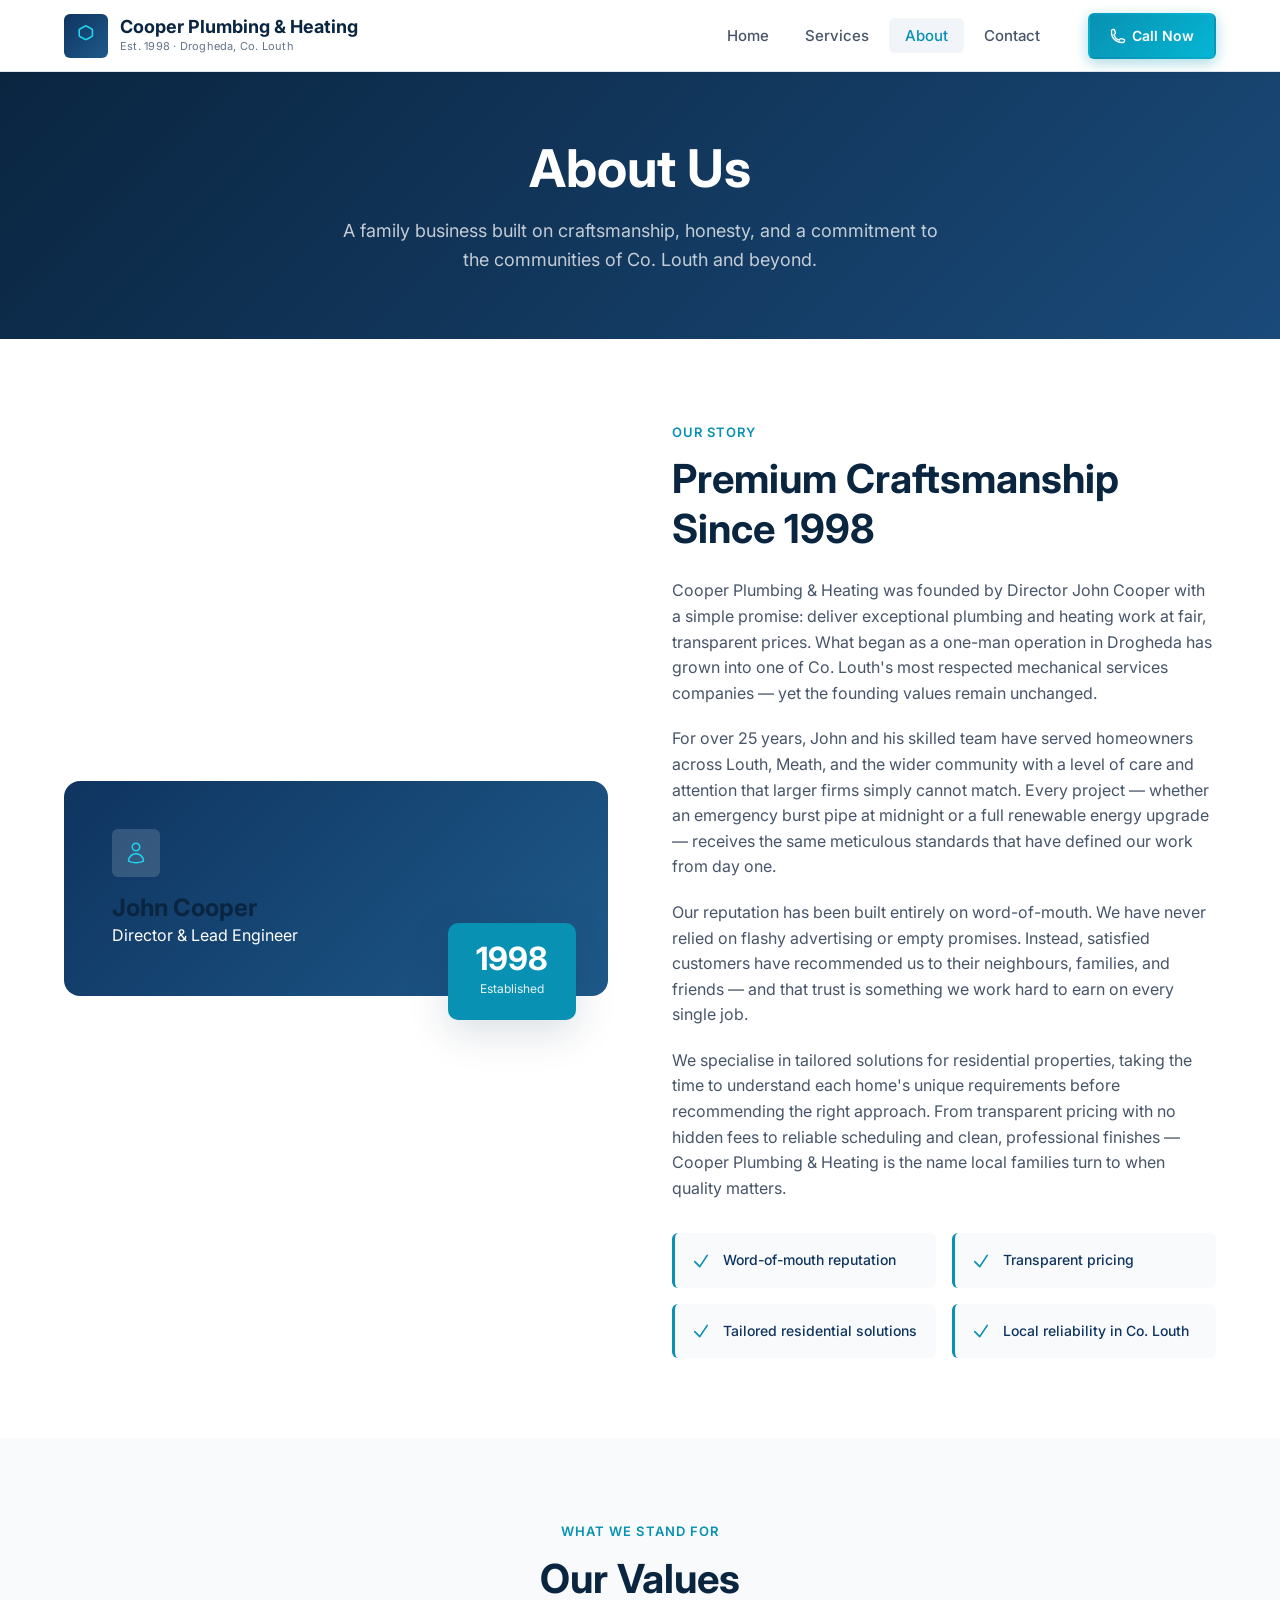
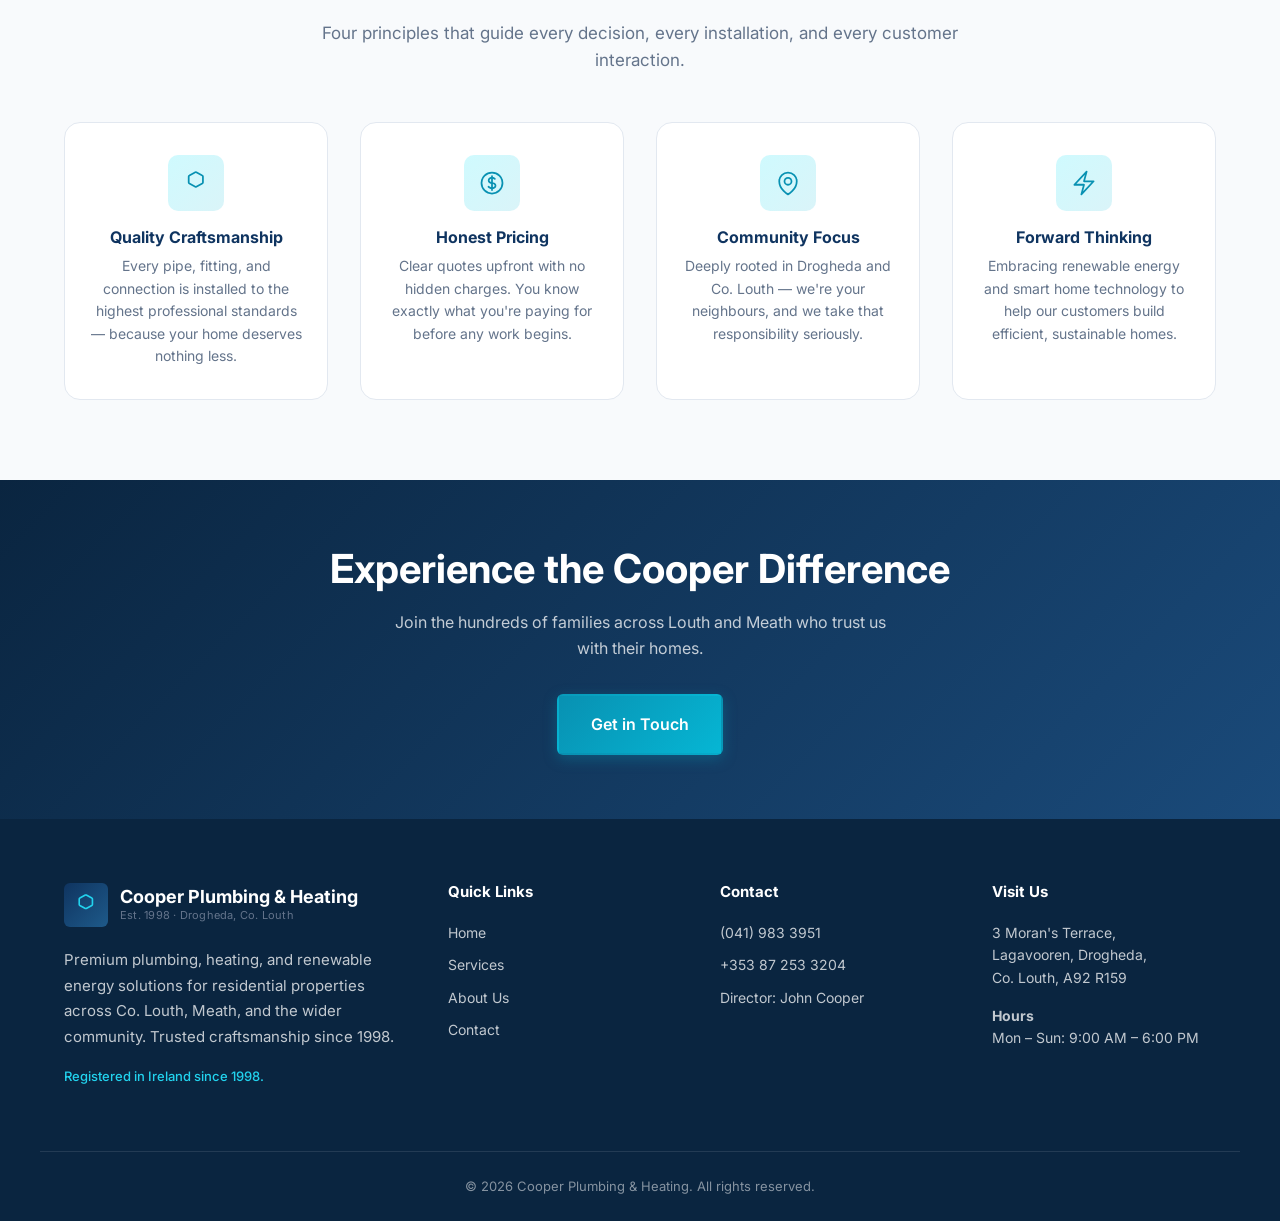
==== about.html @ a8e31352 "Initial commit: Cooper Plumbing & Heating business website" ====
<!DOCTYPE html>
<html lang="en">
<head>
  <meta charset="UTF-8">
  <meta name="viewport" content="width=device-width, initial-scale=1.0">
  <meta name="description" content="Learn about Cooper Plumbing & Heating — over 25 years of trusted craftsmanship in Drogheda, Co. Louth, led by Director John Cooper.">
  <title>About Us | Cooper Plumbing & Heating</title>
  <link rel="preconnect" href="https://fonts.googleapis.com">
  <link rel="preconnect" href="https://fonts.gstatic.com" crossorigin>
  <link href="https://fonts.googleapis.com/css2?family=Inter:wght@400;500;600;700&display=swap" rel="stylesheet">
  <link rel="stylesheet" href="css/styles.css">
</head>
<body>

  <header class="site-header">
    <div class="container header-inner">
      <a href="index.html" class="logo">
        <div class="logo-icon">
          <svg xmlns="http://www.w3.org/2000/svg" fill="none" viewBox="0 0 24 24" stroke-width="1.5" stroke="currentColor">
            <path stroke-linecap="round" stroke-linejoin="round" d="M11.42 15.17l-5.1-2.73a1 1 0 01-.58-.92V6.5a1 1 0 01.58-.92l5.1-2.73a1 1 0 01.84 0l5.1 2.73a1 1 0 01.58.92v5.02a1 1 0 01-.58.92l-5.1 2.73a1 1 0 01-.84 0z"/>
          </svg>
        </div>
        <div class="logo-text">
          <span class="logo-name">Cooper Plumbing & Heating</span>
          <span class="logo-tagline">Est. 1998 · Drogheda, Co. Louth</span>
        </div>
      </a>

      <nav class="main-nav">
        <ul class="nav-links">
          <li><a href="index.html">Home</a></li>
          <li><a href="services.html">Services</a></li>
          <li><a href="about.html" class="active">About</a></li>
          <li><a href="contact.html">Contact</a></li>
        </ul>
        <div class="header-cta">
          <a href="tel:+353872533204" class="btn btn-primary btn-sm">
            <svg xmlns="http://www.w3.org/2000/svg" fill="none" viewBox="0 0 24 24" stroke-width="2" stroke="currentColor">
              <path stroke-linecap="round" stroke-linejoin="round" d="M2.25 6.75c0 8.284 6.716 15 15 15h2.25a2.25 2.25 0 002.25-2.25v-1.372c0-.516-.351-.966-.852-1.091l-4.423-1.106c-.44-.11-.902.055-1.173.417l-.97 1.293c-.282.376-.769.542-1.21.38a12.035 12.035 0 01-7.143-7.143c-.162-.441.004-.928.38-1.21l1.293-.97c.363-.271.527-.734.417-1.173L6.963 3.102a1.125 1.125 0 00-1.091-.852H4.5A2.25 2.25 0 002.25 4.5v2.25z"/>
            </svg>
            Call Now
          </a>
        </div>
      </nav>

      <button class="mobile-toggle" aria-label="Toggle navigation" aria-expanded="false">
        <svg xmlns="http://www.w3.org/2000/svg" fill="none" viewBox="0 0 24 24" stroke-width="2" stroke="currentColor">
          <path stroke-linecap="round" stroke-linejoin="round" d="M3.75 6.75h16.5M3.75 12h16.5m-16.5 5.25h16.5"/>
        </svg>
      </button>
    </div>
  </header>

  <main>
    <section class="page-hero">
      <div class="container">
        <h1>About Us</h1>
        <p>A family business built on craftsmanship, honesty, and a commitment to the communities of Co. Louth and beyond.</p>
      </div>
    </section>

    <section class="about-intro">
      <div class="container about-grid">
        <div class="about-image">
          <div class="service-card-icon">
            <svg xmlns="http://www.w3.org/2000/svg" fill="none" viewBox="0 0 24 24" stroke-width="1.5" stroke="currentColor">
              <path stroke-linecap="round" stroke-linejoin="round" d="M15.75 6a3.75 3.75 0 11-7.5 0 3.75 3.75 0 017.5 0zM4.501 20.118a7.5 7.5 0 0114.998 0A17.933 17.933 0 0112 21.75c-2.676 0-5.216-.584-7.499-1.632z"/>
            </svg>
          </div>
          <h3>John Cooper</h3>
          <p>Director &amp; Lead Engineer</p>
          <div class="about-image-badge">
            <strong>1998</strong>
            <span>Established</span>
          </div>
        </div>

        <div class="about-content">
          <span class="section-label">Our Story</span>
          <h2>Premium Craftsmanship Since 1998</h2>
          <p>Cooper Plumbing & Heating was founded by Director John Cooper with a simple promise: deliver exceptional plumbing and heating work at fair, transparent prices. What began as a one-man operation in Drogheda has grown into one of Co. Louth's most respected mechanical services companies — yet the founding values remain unchanged.</p>
          <p>For over 25 years, John and his skilled team have served homeowners across Louth, Meath, and the wider community with a level of care and attention that larger firms simply cannot match. Every project — whether an emergency burst pipe at midnight or a full renewable energy upgrade — receives the same meticulous standards that have defined our work from day one.</p>
          <p>Our reputation has been built entirely on word-of-mouth. We have never relied on flashy advertising or empty promises. Instead, satisfied customers have recommended us to their neighbours, families, and friends — and that trust is something we work hard to earn on every single job.</p>
          <p>We specialise in tailored solutions for residential properties, taking the time to understand each home's unique requirements before recommending the right approach. From transparent pricing with no hidden fees to reliable scheduling and clean, professional finishes — Cooper Plumbing & Heating is the name local families turn to when quality matters.</p>

          <div class="about-highlights">
            <div class="about-highlight">
              <svg xmlns="http://www.w3.org/2000/svg" fill="none" viewBox="0 0 24 24" stroke-width="2" stroke="currentColor"><path stroke-linecap="round" stroke-linejoin="round" d="M4.5 12.75l6 6 9-13.5"/></svg>
              <span>Word-of-mouth reputation</span>
            </div>
            <div class="about-highlight">
              <svg xmlns="http://www.w3.org/2000/svg" fill="none" viewBox="0 0 24 24" stroke-width="2" stroke="currentColor"><path stroke-linecap="round" stroke-linejoin="round" d="M4.5 12.75l6 6 9-13.5"/></svg>
              <span>Transparent pricing</span>
            </div>
            <div class="about-highlight">
              <svg xmlns="http://www.w3.org/2000/svg" fill="none" viewBox="0 0 24 24" stroke-width="2" stroke="currentColor"><path stroke-linecap="round" stroke-linejoin="round" d="M4.5 12.75l6 6 9-13.5"/></svg>
              <span>Tailored residential solutions</span>
            </div>
            <div class="about-highlight">
              <svg xmlns="http://www.w3.org/2000/svg" fill="none" viewBox="0 0 24 24" stroke-width="2" stroke="currentColor"><path stroke-linecap="round" stroke-linejoin="round" d="M4.5 12.75l6 6 9-13.5"/></svg>
              <span>Local reliability in Co. Louth</span>
            </div>
          </div>
        </div>
      </div>
    </section>

    <section class="values-section">
      <div class="container">
        <div class="section-header">
          <span class="section-label">What We Stand For</span>
          <h2>Our Values</h2>
          <p>Four principles that guide every decision, every installation, and every customer interaction.</p>
        </div>
        <div class="values-grid">
          <div class="value-item">
            <div class="prop-icon">
              <svg xmlns="http://www.w3.org/2000/svg" fill="none" viewBox="0 0 24 24" stroke-width="1.5" stroke="currentColor">
                <path stroke-linecap="round" stroke-linejoin="round" d="M11.42 15.17l-5.1-2.73a1 1 0 01-.58-.92V6.5a1 1 0 01.58-.92l5.1-2.73a1 1 0 01.84 0l5.1 2.73a1 1 0 01.58.92v5.02a1 1 0 01-.58.92l-5.1 2.73a1 1 0 01-.84 0z"/>
              </svg>
            </div>
            <h4>Quality Craftsmanship</h4>
            <p>Every pipe, fitting, and connection is installed to the highest professional standards — because your home deserves nothing less.</p>
          </div>
          <div class="value-item">
            <div class="prop-icon">
              <svg xmlns="http://www.w3.org/2000/svg" fill="none" viewBox="0 0 24 24" stroke-width="1.5" stroke="currentColor">
                <path stroke-linecap="round" stroke-linejoin="round" d="M12 6v12m-3-2.818l.879.659c1.171.879 3.07.879 4.242 0 1.172-.879 1.172-2.303 0-3.182C13.536 12.219 12.768 12 12 12c-.725 0-1.45-.22-2.003-.659-1.106-.879-1.106-2.303 0-3.182s2.9-.879 4.006 0l.415.33M21 12a9 9 0 11-18 0 9 9 0 0118 0z"/>
              </svg>
            </div>
            <h4>Honest Pricing</h4>
            <p>Clear quotes upfront with no hidden charges. You know exactly what you're paying for before any work begins.</p>
          </div>
          <div class="value-item">
            <div class="prop-icon">
              <svg xmlns="http://www.w3.org/2000/svg" fill="none" viewBox="0 0 24 24" stroke-width="1.5" stroke="currentColor">
                <path stroke-linecap="round" stroke-linejoin="round" d="M15 10.5a3 3 0 11-6 0 3 3 0 016 0z"/>
                <path stroke-linecap="round" stroke-linejoin="round" d="M19.5 10.5c0 7.142-7.5 11.25-7.5 11.25S4.5 17.642 4.5 10.5a7.5 7.5 0 1115 0z"/>
              </svg>
            </div>
            <h4>Community Focus</h4>
            <p>Deeply rooted in Drogheda and Co. Louth — we're your neighbours, and we take that responsibility seriously.</p>
          </div>
          <div class="value-item">
            <div class="prop-icon">
              <svg xmlns="http://www.w3.org/2000/svg" fill="none" viewBox="0 0 24 24" stroke-width="1.5" stroke="currentColor">
                <path stroke-linecap="round" stroke-linejoin="round" d="M3.75 13.5l10.5-11.25L12 10.5h8.25L9.75 21.75 12 13.5H3.75z"/>
              </svg>
            </div>
            <h4>Forward Thinking</h4>
            <p>Embracing renewable energy and smart home technology to help our customers build efficient, sustainable homes.</p>
          </div>
        </div>
      </div>
    </section>

    <section class="cta-banner">
      <div class="container">
        <h2>Experience the Cooper Difference</h2>
        <p>Join the hundreds of families across Louth and Meath who trust us with their homes.</p>
        <a href="contact.html" class="btn btn-primary">Get in Touch</a>
      </div>
    </section>
  </main>

  <footer class="site-footer">
    <div class="container footer-grid">
      <div class="footer-brand">
        <a href="index.html" class="logo">
          <div class="logo-icon">
            <svg xmlns="http://www.w3.org/2000/svg" fill="none" viewBox="0 0 24 24" stroke-width="1.5" stroke="currentColor">
              <path stroke-linecap="round" stroke-linejoin="round" d="M11.42 15.17l-5.1-2.73a1 1 0 01-.58-.92V6.5a1 1 0 01.58-.92l5.1-2.73a1 1 0 01.84 0l5.1 2.73a1 1 0 01.58.92v5.02a1 1 0 01-.58.92l-5.1 2.73a1 1 0 01-.84 0z"/>
            </svg>
          </div>
          <div class="logo-text">
            <span class="logo-name">Cooper Plumbing & Heating</span>
            <span class="logo-tagline">Est. 1998 · Drogheda, Co. Louth</span>
          </div>
        </a>
        <p>Premium plumbing, heating, and renewable energy solutions for residential properties across Co. Louth, Meath, and the wider community. Trusted craftsmanship since 1998.</p>
        <p class="registered">Registered in Ireland since 1998.</p>
      </div>

      <div class="footer-col">
        <h4>Quick Links</h4>
        <ul>
          <li><a href="index.html">Home</a></li>
          <li><a href="services.html">Services</a></li>
          <li><a href="about.html">About Us</a></li>
          <li><a href="contact.html">Contact</a></li>
        </ul>
      </div>

      <div class="footer-col">
        <h4>Contact</h4>
        <ul>
          <li><a href="tel:0419833951">(041) 983 3951</a></li>
          <li><a href="tel:+353872533204">+353 87 253 3204</a></li>
          <li>Director: John Cooper</li>
        </ul>
      </div>

      <div class="footer-col">
        <h4>Visit Us</h4>
        <p>3 Moran's Terrace,<br>Lagavooren, Drogheda,<br>Co. Louth, A92 R159</p>
        <p style="margin-top: 1rem;"><strong>Hours</strong><br>Mon – Sun: 9:00 AM – 6:00 PM</p>
      </div>
    </div>
    <div class="footer-bottom">
      <div class="container">
        <p>&copy; 2026 Cooper Plumbing & Heating. All rights reserved.</p>
      </div>
    </div>
  </footer>

  <script src="js/main.js"></script>
</body>
</html>
---- css/styles.css ----
/* Cooper Plumbing & Heating — Design System */
:root {
  --navy-900: #0a2540;
  --navy-800: #0f3460;
  --navy-700: #1a4a7a;
  --navy-600: #1e5a8a;
  --teal-500: #0891b2;
  --teal-400: #06b6d4;
  --teal-300: #22d3ee;
  --teal-100: #cffafe;
  --white: #ffffff;
  --gray-50: #f8fafc;
  --gray-100: #f1f5f9;
  --gray-200: #e2e8f0;
  --gray-300: #cbd5e1;
  --gray-500: #64748b;
  --gray-600: #475569;
  --gray-700: #334155;
  --gray-800: #1e293b;
  --shadow-sm: 0 1px 3px rgba(10, 37, 64, 0.08);
  --shadow-md: 0 4px 20px rgba(10, 37, 64, 0.1);
  --shadow-lg: 0 12px 40px rgba(10, 37, 64, 0.15);
  --radius-sm: 6px;
  --radius-md: 10px;
  --radius-lg: 16px;
  --transition: 0.25s ease;
  --header-height: 72px;
}

*,
*::before,
*::after {
  box-sizing: border-box;
  margin: 0;
  padding: 0;
}

html {
  scroll-behavior: smooth;
  scroll-padding-top: calc(var(--header-height) + 1rem);
}

@media (prefers-reduced-motion: reduce) {
  html {
    scroll-behavior: auto;
  }

  *,
  *::before,
  *::after {
    animation-duration: 0.01ms !important;
    animation-iteration-count: 1 !important;
    transition-duration: 0.01ms !important;
  }
}

body {
  font-family: 'Inter', -apple-system, BlinkMacSystemFont, 'Segoe UI', Roboto, sans-serif;
  font-size: 1rem;
  line-height: 1.6;
  color: var(--gray-700);
  background: var(--white);
  -webkit-font-smoothing: antialiased;
}

img {
  max-width: 100%;
  display: block;
}

a {
  color: inherit;
  text-decoration: none;
}

ul {
  list-style: none;
}

.container {
  width: 100%;
  max-width: 1200px;
  margin: 0 auto;
  padding: 0 1.5rem;
}

/* Typography */
h1, h2, h3, h4 {
  color: var(--navy-900);
  line-height: 1.25;
  font-weight: 700;
}

h1 { font-size: clamp(2rem, 5vw, 3.25rem); }
h2 { font-size: clamp(1.75rem, 3.5vw, 2.5rem); }
h3 { font-size: clamp(1.25rem, 2.5vw, 1.5rem); }

.section-label {
  display: inline-block;
  font-size: 0.8125rem;
  font-weight: 600;
  letter-spacing: 0.08em;
  text-transform: uppercase;
  color: var(--teal-500);
  margin-bottom: 0.75rem;
}

.section-header {
  text-align: center;
  max-width: 640px;
  margin: 0 auto 3rem;
}

.section-header p {
  margin-top: 1rem;
  color: var(--gray-500);
  font-size: 1.0625rem;
}

/* Buttons */
.btn {
  display: inline-flex;
  align-items: center;
  justify-content: center;
  gap: 0.5rem;
  padding: 0.875rem 1.75rem;
  font-size: 0.9375rem;
  font-weight: 600;
  border-radius: var(--radius-sm);
  border: 2px solid transparent;
  cursor: pointer;
  transition: all var(--transition);
  white-space: nowrap;
}

.btn-primary {
  background: linear-gradient(135deg, var(--teal-500), var(--teal-400));
  color: var(--white);
  box-shadow: 0 4px 14px rgba(8, 145, 178, 0.35);
}

.btn-primary:hover {
  background: linear-gradient(135deg, var(--teal-400), var(--teal-300));
  transform: translateY(-2px);
  box-shadow: 0 6px 20px rgba(8, 145, 178, 0.45);
}

.btn-secondary {
  background: transparent;
  color: var(--white);
  border-color: rgba(255, 255, 255, 0.5);
}

.btn-secondary:hover {
  background: rgba(255, 255, 255, 0.1);
  border-color: var(--white);
}

.btn-outline {
  background: transparent;
  color: var(--navy-800);
  border-color: var(--gray-300);
}

.btn-outline:hover {
  border-color: var(--teal-500);
  color: var(--teal-500);
}

.btn-navy {
  background: var(--navy-800);
  color: var(--white);
}

.btn-navy:hover {
  background: var(--navy-700);
  transform: translateY(-2px);
}

.btn-sm {
  padding: 0.625rem 1.25rem;
  font-size: 0.875rem;
}

.btn-block {
  width: 100%;
}

/* Skip link */
.skip-link {
  position: absolute;
  top: -100%;
  left: 1rem;
  z-index: 10000;
  padding: 0.75rem 1.25rem;
  background: var(--navy-800);
  color: var(--white);
  font-weight: 600;
  font-size: 0.875rem;
  border-radius: var(--radius-sm);
  transition: top var(--transition);
}

.skip-link:focus {
  top: 1rem;
  outline: 3px solid var(--teal-400);
  outline-offset: 2px;
}

/* Header */
.site-header {
  position: sticky;
  top: 0;
  z-index: 1000;
  background: var(--white);
  border-bottom: 1px solid var(--gray-200);
  box-shadow: var(--shadow-sm);
  height: var(--header-height);
}

.header-inner {
  display: flex;
  align-items: center;
  justify-content: space-between;
  height: var(--header-height);
  gap: 2rem;
}

.logo {
  display: flex;
  align-items: center;
  gap: 0.75rem;
  flex-shrink: 0;
}

.logo-icon {
  width: 44px;
  height: 44px;
  background: linear-gradient(135deg, var(--navy-800), var(--navy-600));
  border-radius: var(--radius-sm);
  display: flex;
  align-items: center;
  justify-content: center;
  color: var(--teal-300);
}

.logo-icon svg {
  width: 26px;
  height: 26px;
}

.logo-text {
  display: flex;
  flex-direction: column;
}

.logo-name {
  font-size: 1.125rem;
  font-weight: 700;
  color: var(--navy-900);
  line-height: 1.2;
}

.logo-tagline {
  font-size: 0.6875rem;
  color: var(--gray-500);
  letter-spacing: 0.02em;
}

.main-nav {
  display: flex;
  align-items: center;
  gap: 2rem;
}

.nav-links {
  display: flex;
  gap: 0.25rem;
}

.nav-links a {
  padding: 0.5rem 1rem;
  font-size: 0.9375rem;
  font-weight: 500;
  color: var(--gray-600);
  border-radius: var(--radius-sm);
  transition: all var(--transition);
}

.nav-links a:hover,
.nav-links a.active {
  color: var(--navy-800);
  background: var(--gray-100);
}

.nav-links a.active {
  color: var(--teal-500);
}

.header-cta .btn {
  gap: 0.375rem;
}

.header-cta .btn svg {
  width: 16px;
  height: 16px;
}

.mobile-toggle {
  display: none;
  background: none;
  border: none;
  cursor: pointer;
  padding: 0.5rem;
  color: var(--navy-800);
}

.mobile-toggle svg {
  width: 24px;
  height: 24px;
}

/* Hero */
.hero {
  position: relative;
  background: linear-gradient(135deg, var(--navy-900) 0%, var(--navy-700) 50%, var(--navy-600) 100%);
  color: var(--white);
  padding: 5rem 0 6rem;
  overflow: hidden;
}

.hero::before {
  content: '';
  position: absolute;
  inset: 0;
  background:
    radial-gradient(ellipse at 80% 20%, rgba(6, 182, 212, 0.15) 0%, transparent 50%),
    radial-gradient(ellipse at 20% 80%, rgba(34, 211, 238, 0.08) 0%, transparent 40%);
  pointer-events: none;
}

.hero::after {
  content: '';
  position: absolute;
  bottom: 0;
  left: 0;
  right: 0;
  height: 80px;
  background: linear-gradient(to top, var(--white), transparent);
  pointer-events: none;
}

.hero-grid {
  position: relative;
  display: grid;
  grid-template-columns: 1fr 1fr;
  gap: 4rem;
  align-items: center;
}

.hero-badge {
  display: inline-flex;
  align-items: center;
  gap: 0.5rem;
  background: rgba(6, 182, 212, 0.15);
  border: 1px solid rgba(34, 211, 238, 0.3);
  padding: 0.5rem 1rem;
  border-radius: 100px;
  font-size: 0.8125rem;
  font-weight: 500;
  color: var(--teal-300);
  margin-bottom: 1.5rem;
}

.hero-badge svg {
  width: 14px;
  height: 14px;
}

.hero h1 {
  color: var(--white);
  margin-bottom: 1.25rem;
}

.hero-sub {
  font-size: 1.125rem;
  color: rgba(255, 255, 255, 0.8);
  line-height: 1.7;
  margin-bottom: 2rem;
  max-width: 520px;
}

.hero-actions {
  display: flex;
  flex-wrap: wrap;
  gap: 1rem;
  margin-bottom: 2.5rem;
}

.hero-stats {
  display: flex;
  gap: 2.5rem;
  padding-top: 2rem;
  border-top: 1px solid rgba(255, 255, 255, 0.15);
}

.hero-stat strong {
  display: block;
  font-size: 1.75rem;
  font-weight: 700;
  color: var(--teal-300);
}

.hero-stat span {
  font-size: 0.8125rem;
  color: rgba(255, 255, 255, 0.6);
}

.hero-visual {
  position: relative;
  display: flex;
  justify-content: center;
}

.hero-card {
  background: rgba(255, 255, 255, 0.06);
  backdrop-filter: blur(12px);
  border: 1px solid rgba(255, 255, 255, 0.12);
  border-radius: var(--radius-lg);
  padding: 2.5rem;
  width: 100%;
  max-width: 400px;
}

.hero-card-icon {
  width: 64px;
  height: 64px;
  background: linear-gradient(135deg, var(--teal-500), var(--teal-400));
  border-radius: var(--radius-md);
  display: flex;
  align-items: center;
  justify-content: center;
  margin-bottom: 1.5rem;
}

.hero-card-icon svg {
  width: 32px;
  height: 32px;
  color: var(--white);
}

.hero-card h3 {
  color: var(--white);
  margin-bottom: 0.75rem;
}

.hero-card p {
  color: rgba(255, 255, 255, 0.7);
  font-size: 0.9375rem;
  margin-bottom: 1.5rem;
}

.hero-card-features {
  display: flex;
  flex-direction: column;
  gap: 0.75rem;
}

.hero-card-features li {
  display: flex;
  align-items: center;
  gap: 0.625rem;
  font-size: 0.875rem;
  color: rgba(255, 255, 255, 0.85);
}

.hero-card-features svg {
  width: 18px;
  height: 18px;
  color: var(--teal-300);
  flex-shrink: 0;
}

/* Page Hero (inner pages) */
.page-hero {
  background: linear-gradient(135deg, var(--navy-900), var(--navy-700));
  color: var(--white);
  padding: 4rem 0;
  text-align: center;
}

.page-hero h1 {
  color: var(--white);
  margin-bottom: 1rem;
}

.page-hero p {
  color: rgba(255, 255, 255, 0.75);
  font-size: 1.125rem;
  max-width: 600px;
  margin: 0 auto;
}

/* Value Props */
.value-props {
  padding: 5rem 0;
  background: var(--white);
  margin-top: -2rem;
  position: relative;
  z-index: 1;
}

.props-grid {
  display: grid;
  grid-template-columns: repeat(3, 1fr);
  gap: 2rem;
}

.prop-card {
  background: var(--white);
  border: 1px solid var(--gray-200);
  border-radius: var(--radius-lg);
  padding: 2rem;
  text-align: center;
  transition: all var(--transition);
  box-shadow: var(--shadow-sm);
}

.prop-card:hover {
  transform: translateY(-4px);
  box-shadow: var(--shadow-md);
  border-color: var(--teal-400);
}

.prop-icon {
  width: 56px;
  height: 56px;
  background: linear-gradient(135deg, var(--teal-100), rgba(6, 182, 212, 0.15));
  border-radius: var(--radius-md);
  display: flex;
  align-items: center;
  justify-content: center;
  margin: 0 auto 1.25rem;
  color: var(--teal-500);
}

.prop-icon svg {
  width: 28px;
  height: 28px;
}

.prop-card h3 {
  margin-bottom: 0.75rem;
}

.prop-card p {
  color: var(--gray-500);
  font-size: 0.9375rem;
}

/* Featured Services */
.featured-services {
  padding: 5rem 0;
  background: var(--gray-50);
}

.services-grid {
  display: grid;
  grid-template-columns: repeat(3, 1fr);
  gap: 2rem;
}

.service-card {
  background: var(--white);
  border-radius: var(--radius-lg);
  overflow: hidden;
  box-shadow: var(--shadow-sm);
  border: 1px solid var(--gray-200);
  transition: all var(--transition);
  display: flex;
  flex-direction: column;
}

.service-card:hover {
  transform: translateY(-4px);
  box-shadow: var(--shadow-lg);
}

.service-card-header {
  background: linear-gradient(135deg, var(--navy-800), var(--navy-600));
  padding: 2rem;
  position: relative;
  overflow: hidden;
}

.service-card-header::after {
  content: '';
  position: absolute;
  top: -20px;
  right: -20px;
  width: 100px;
  height: 100px;
  background: rgba(6, 182, 212, 0.15);
  border-radius: 50%;
}

.service-card-icon {
  width: 48px;
  height: 48px;
  background: rgba(255, 255, 255, 0.15);
  border-radius: var(--radius-sm);
  display: flex;
  align-items: center;
  justify-content: center;
  margin-bottom: 1rem;
  color: var(--teal-300);
  position: relative;
  z-index: 1;
}

.service-card-icon svg {
  width: 24px;
  height: 24px;
}

.service-card-header h3 {
  color: var(--white);
  position: relative;
  z-index: 1;
}

.service-card-body {
  padding: 1.75rem;
  flex: 1;
  display: flex;
  flex-direction: column;
}

.service-card-body p {
  color: var(--gray-500);
  font-size: 0.9375rem;
  margin-bottom: 1.5rem;
  flex: 1;
}

.service-card-body .btn {
  align-self: flex-start;
}

/* Service Detail Sections */
.service-detail {
  padding: 5rem 0;
}

.service-detail:nth-child(even) {
  background: var(--gray-50);
}

.service-detail-grid {
  display: grid;
  grid-template-columns: 1fr 1.2fr;
  gap: 4rem;
  align-items: center;
}

.service-detail-grid.reverse {
  direction: rtl;
}

.service-detail-grid.reverse > * {
  direction: ltr;
}

.service-detail-visual {
  background: linear-gradient(135deg, var(--navy-800), var(--navy-600));
  border-radius: var(--radius-lg);
  padding: 3rem;
  color: var(--white);
  position: relative;
  overflow: hidden;
}

.service-detail-visual::before {
  content: '';
  position: absolute;
  inset: 0;
  background: radial-gradient(ellipse at 70% 30%, rgba(6, 182, 212, 0.2) 0%, transparent 60%);
}

.service-detail-visual .service-card-icon {
  width: 72px;
  height: 72px;
  margin-bottom: 1.5rem;
}

.service-detail-visual .service-card-icon svg {
  width: 36px;
  height: 36px;
}

.service-detail-visual h3 {
  color: var(--white);
  font-size: 1.75rem;
  margin-bottom: 0.75rem;
  position: relative;
}

.service-detail-visual p {
  color: rgba(255, 255, 255, 0.75);
  position: relative;
}

.service-detail-content h2 {
  margin-bottom: 1rem;
}

.service-detail-content > p {
  color: var(--gray-500);
  margin-bottom: 2rem;
}

.service-list {
  display: grid;
  grid-template-columns: 1fr 1fr;
  gap: 1rem;
}

.service-list li {
  display: flex;
  align-items: flex-start;
  gap: 0.75rem;
  padding: 1rem;
  background: var(--white);
  border: 1px solid var(--gray-200);
  border-radius: var(--radius-sm);
  transition: all var(--transition);
}

.service-detail:nth-child(even) .service-list li {
  background: var(--white);
}

.service-list li:hover {
  border-color: var(--teal-400);
  box-shadow: var(--shadow-sm);
}

.service-list svg {
  width: 20px;
  height: 20px;
  color: var(--teal-500);
  flex-shrink: 0;
  margin-top: 2px;
}

.service-list strong {
  display: block;
  color: var(--navy-800);
  font-size: 0.9375rem;
  margin-bottom: 0.25rem;
}

.service-list span {
  font-size: 0.8125rem;
  color: var(--gray-500);
}

/* About Page */
.about-intro {
  padding: 5rem 0;
}

.about-grid {
  display: grid;
  grid-template-columns: 1fr 1fr;
  gap: 4rem;
  align-items: center;
}

.about-image {
  background: linear-gradient(135deg, var(--navy-800), var(--navy-600));
  border-radius: var(--radius-lg);
  padding: 3rem;
  color: var(--white);
  position: relative;
}

.about-image-badge {
  position: absolute;
  bottom: -1.5rem;
  right: 2rem;
  background: var(--teal-500);
  color: var(--white);
  padding: 1.25rem 1.75rem;
  border-radius: var(--radius-md);
  box-shadow: var(--shadow-lg);
  text-align: center;
}

.about-image-badge strong {
  display: block;
  font-size: 2rem;
  font-weight: 700;
  line-height: 1;
}

.about-image-badge span {
  font-size: 0.75rem;
  opacity: 0.9;
}

.about-content h2 {
  margin-bottom: 1.5rem;
}

.about-content p {
  color: var(--gray-600);
  margin-bottom: 1.25rem;
}

.about-content p:last-of-type {
  margin-bottom: 2rem;
}

.about-highlights {
  display: grid;
  grid-template-columns: 1fr 1fr;
  gap: 1rem;
}

.about-highlight {
  display: flex;
  align-items: center;
  gap: 0.75rem;
  padding: 1rem;
  background: var(--gray-50);
  border-radius: var(--radius-sm);
  border-left: 3px solid var(--teal-500);
}

.about-highlight svg {
  width: 20px;
  height: 20px;
  color: var(--teal-500);
  flex-shrink: 0;
}

.about-highlight span {
  font-size: 0.875rem;
  font-weight: 500;
  color: var(--navy-800);
}

.values-section {
  padding: 5rem 0;
  background: var(--gray-50);
}

.values-grid {
  display: grid;
  grid-template-columns: repeat(4, 1fr);
  gap: 2rem;
}

.value-item {
  text-align: center;
  padding: 2rem 1.5rem;
  background: var(--white);
  border-radius: var(--radius-lg);
  border: 1px solid var(--gray-200);
}

.value-item .prop-icon {
  margin-bottom: 1rem;
}

.value-item h4 {
  color: var(--navy-800);
  margin-bottom: 0.5rem;
}

.value-item p {
  font-size: 0.875rem;
  color: var(--gray-500);
}

/* Contact Page */
.contact-section {
  padding: 5rem 0;
}

.contact-grid {
  display: grid;
  grid-template-columns: 1fr 1.2fr;
  gap: 4rem;
}

.contact-info h2 {
  margin-bottom: 1rem;
}

.contact-info > p {
  color: var(--gray-500);
  margin-bottom: 2.5rem;
}

.contact-cards {
  display: flex;
  flex-direction: column;
  gap: 1.25rem;
  margin-bottom: 2.5rem;
}

.contact-card {
  display: flex;
  align-items: center;
  gap: 1.25rem;
  padding: 1.5rem;
  background: var(--gray-50);
  border: 1px solid var(--gray-200);
  border-radius: var(--radius-md);
  transition: all var(--transition);
}

.contact-card:hover {
  border-color: var(--teal-400);
  box-shadow: var(--shadow-sm);
}

.contact-card-icon {
  width: 48px;
  height: 48px;
  background: linear-gradient(135deg, var(--navy-800), var(--navy-600));
  border-radius: var(--radius-sm);
  display: flex;
  align-items: center;
  justify-content: center;
  color: var(--teal-300);
  flex-shrink: 0;
}

.contact-card-icon svg {
  width: 22px;
  height: 22px;
}

.contact-card-content strong {
  display: block;
  color: var(--navy-800);
  font-size: 0.8125rem;
  text-transform: uppercase;
  letter-spacing: 0.05em;
  margin-bottom: 0.25rem;
}

.contact-card-content a,
.contact-card-content span,
.contact-card-content address {
  font-size: 1.125rem;
  font-weight: 600;
  color: var(--navy-800);
  font-style: normal;
}

.contact-card-content a:hover {
  color: var(--teal-500);
}

.contact-hours {
  padding: 1.5rem;
  background: linear-gradient(135deg, var(--navy-800), var(--navy-600));
  border-radius: var(--radius-md);
  color: var(--white);
}

.contact-hours h3,
.contact-hours h4 {
  color: var(--teal-300);
  font-size: 0.875rem;
  text-transform: uppercase;
  letter-spacing: 0.05em;
  margin-bottom: 0.75rem;
}

.contact-hours p {
  font-size: 1rem;
  margin-bottom: 0.25rem;
}

/* Form */
.quote-form {
  background: var(--white);
  border: 1px solid var(--gray-200);
  border-radius: var(--radius-lg);
  padding: 2.5rem;
  box-shadow: var(--shadow-md);
}

.quote-form h3 {
  margin-bottom: 0.5rem;
}

.quote-form > p {
  color: var(--gray-500);
  font-size: 0.9375rem;
  margin-bottom: 2rem;
}

.form-group {
  margin-bottom: 1.25rem;
}

.form-group label {
  display: block;
  font-size: 0.875rem;
  font-weight: 500;
  color: var(--gray-700);
  margin-bottom: 0.5rem;
}

.form-group input,
.form-group select,
.form-group textarea {
  width: 100%;
  padding: 0.875rem 1rem;
  font-size: 0.9375rem;
  font-family: inherit;
  color: var(--gray-800);
  background: var(--gray-50);
  border: 1px solid var(--gray-200);
  border-radius: var(--radius-sm);
  transition: all var(--transition);
}

.form-group input:focus,
.form-group select:focus,
.form-group textarea:focus {
  outline: none;
  border-color: var(--teal-500);
  background: var(--white);
  box-shadow: 0 0 0 3px rgba(8, 145, 178, 0.1);
}

.form-group textarea {
  resize: vertical;
  min-height: 120px;
}

.form-row {
  display: grid;
  grid-template-columns: 1fr 1fr;
  gap: 1.25rem;
}

.form-success {
  display: none;
  text-align: center;
  padding: 3rem 2rem;
}

.form-success.visible {
  display: block;
}

.form-success svg {
  width: 64px;
  height: 64px;
  color: var(--teal-500);
  margin: 0 auto 1.5rem;
}

.form-success h3 {
  margin-bottom: 0.75rem;
}

.form-success p {
  color: var(--gray-500);
}

.form-success a {
  color: var(--teal-500);
  font-weight: 600;
}

.form-success a:hover {
  color: var(--teal-400);
}

.quote-form.hidden {
  display: none;
}

/* Map Section */
.map-section {
  padding: 0 0 5rem;
  background: var(--gray-50);
}

.map-section .section-header {
  margin-bottom: 2rem;
}

.map-container {
  position: relative;
  width: 100%;
  border-radius: var(--radius-lg);
  overflow: hidden;
  border: 1px solid var(--gray-200);
  box-shadow: var(--shadow-md);
  background: var(--gray-100);
  aspect-ratio: 16 / 9;
}

.map-container iframe {
  position: absolute;
  inset: 0;
  width: 100%;
  height: 100%;
  border: 0;
}

.map-fallback {
  display: flex;
  flex-direction: column;
  align-items: center;
  justify-content: center;
  gap: 1rem;
  padding: 3rem 1.5rem;
  text-align: center;
  min-height: 280px;
}

.map-fallback svg {
  width: 48px;
  height: 48px;
  color: var(--teal-500);
}

.map-fallback p {
  color: var(--gray-600);
  max-width: 420px;
}

.map-caption {
  display: flex;
  flex-wrap: wrap;
  align-items: center;
  justify-content: space-between;
  gap: 1rem;
  margin-top: 1.25rem;
  padding: 1rem 1.25rem;
  background: var(--white);
  border: 1px solid var(--gray-200);
  border-radius: var(--radius-md);
}

.map-caption address {
  font-style: normal;
  font-size: 0.9375rem;
  color: var(--gray-600);
  line-height: 1.5;
}

.map-caption address strong {
  display: block;
  color: var(--navy-800);
  font-size: 1rem;
  margin-bottom: 0.25rem;
}

/* Form accessibility */
.form-error {
  display: none;
  padding: 0.75rem 1rem;
  margin-bottom: 1.25rem;
  background: #fef2f2;
  border: 1px solid #fecaca;
  border-radius: var(--radius-sm);
  color: #b91c1c;
  font-size: 0.875rem;
}

.form-error.visible {
  display: block;
}

.form-group input:invalid:not(:placeholder-shown),
.form-group select:invalid,
.form-group textarea:invalid:not(:placeholder-shown) {
  border-color: #f87171;
}

.visually-hidden {
  position: absolute;
  width: 1px;
  height: 1px;
  padding: 0;
  margin: -1px;
  overflow: hidden;
  clip: rect(0, 0, 0, 0);
  white-space: nowrap;
  border: 0;
}

/* CTA Banner */
.cta-banner {
  padding: 4rem 0;
  background: linear-gradient(135deg, var(--navy-900), var(--navy-700));
  color: var(--white);
  text-align: center;
}

.cta-banner h2 {
  color: var(--white);
  margin-bottom: 1rem;
}

.cta-banner p {
  color: rgba(255, 255, 255, 0.75);
  margin-bottom: 2rem;
  max-width: 500px;
  margin-left: auto;
  margin-right: auto;
}

.cta-banner .btn-primary {
  font-size: 1rem;
  padding: 1rem 2rem;
}

/* Footer */
.site-footer {
  background: var(--navy-900);
  color: rgba(255, 255, 255, 0.75);
  padding: 4rem 0 0;
}

.footer-grid {
  display: grid;
  grid-template-columns: 1.5fr 1fr 1fr 1fr;
  gap: 3rem;
  padding-bottom: 3rem;
  border-bottom: 1px solid rgba(255, 255, 255, 0.1);
}

.footer-brand .logo {
  margin-bottom: 1.25rem;
}

.footer-brand .logo-name {
  color: var(--white);
}

.footer-brand p {
  font-size: 0.9375rem;
  line-height: 1.7;
  margin-bottom: 1rem;
}

.footer-brand .registered {
  font-size: 0.8125rem;
  color: var(--teal-300);
  font-weight: 500;
}

.footer-col h4 {
  color: var(--white);
  font-size: 0.9375rem;
  margin-bottom: 1.25rem;
}

.footer-col ul li {
  margin-bottom: 0.625rem;
}

.footer-col a {
  font-size: 0.875rem;
  transition: color var(--transition);
}

.footer-col a:hover {
  color: var(--teal-300);
}

.footer-col p,
.footer-col li,
.footer-col address {
  font-size: 0.875rem;
  font-style: normal;
}

.footer-bottom {
  padding: 1.5rem 0;
  text-align: center;
  font-size: 0.8125rem;
  color: rgba(255, 255, 255, 0.5);
}

/* Responsive */
@media (max-width: 1024px) {
  .hero-grid,
  .about-grid,
  .service-detail-grid,
  .contact-grid {
    grid-template-columns: 1fr;
    gap: 3rem;
  }

  .service-detail-grid.reverse {
    direction: ltr;
  }

  .hero-visual {
    display: none;
  }

  .props-grid,
  .services-grid {
    grid-template-columns: 1fr;
    max-width: 480px;
    margin: 0 auto;
  }

  .values-grid {
    grid-template-columns: repeat(2, 1fr);
  }

  .footer-grid {
    grid-template-columns: 1fr 1fr;
  }

  .service-list {
    grid-template-columns: 1fr;
  }
}

@media (max-width: 768px) {
  .main-nav {
    position: fixed;
    top: var(--header-height);
    left: 0;
    right: 0;
    background: var(--white);
    flex-direction: column;
    padding: 1.5rem;
    gap: 1rem;
    border-bottom: 1px solid var(--gray-200);
    box-shadow: var(--shadow-md);
    transform: translateY(-100%);
    opacity: 0;
    visibility: hidden;
    transition: all var(--transition);
  }

  .main-nav.open {
    transform: translateY(0);
    opacity: 1;
    visibility: visible;
  }

  .nav-links {
    flex-direction: column;
    width: 100%;
  }

  .nav-links a {
    display: block;
    padding: 0.75rem 1rem;
  }

  .header-cta {
    width: 100%;
  }

  .header-cta .btn {
    width: 100%;
    justify-content: center;
  }

  .mobile-toggle {
    display: block;
  }

  .hero {
    padding: 3.5rem 0 4rem;
  }

  .hero-stats {
    flex-direction: column;
    gap: 1.25rem;
  }

  .form-row {
    grid-template-columns: 1fr;
  }

  .about-highlights {
    grid-template-columns: 1fr;
  }

  .values-grid {
    grid-template-columns: 1fr;
  }

  .footer-grid {
    grid-template-columns: 1fr;
    gap: 2rem;
  }

  .about-image-badge {
    position: static;
    margin-top: 1.5rem;
    display: inline-block;
  }

  .map-container {
    aspect-ratio: 4 / 3;
  }

  .map-caption {
    flex-direction: column;
    align-items: flex-start;
  }

  .map-caption .btn {
    width: 100%;
    justify-content: center;
  }

  .contact-section {
    padding: 3rem 0;
  }

  .map-section {
    padding: 0 0 3rem;
  }
}
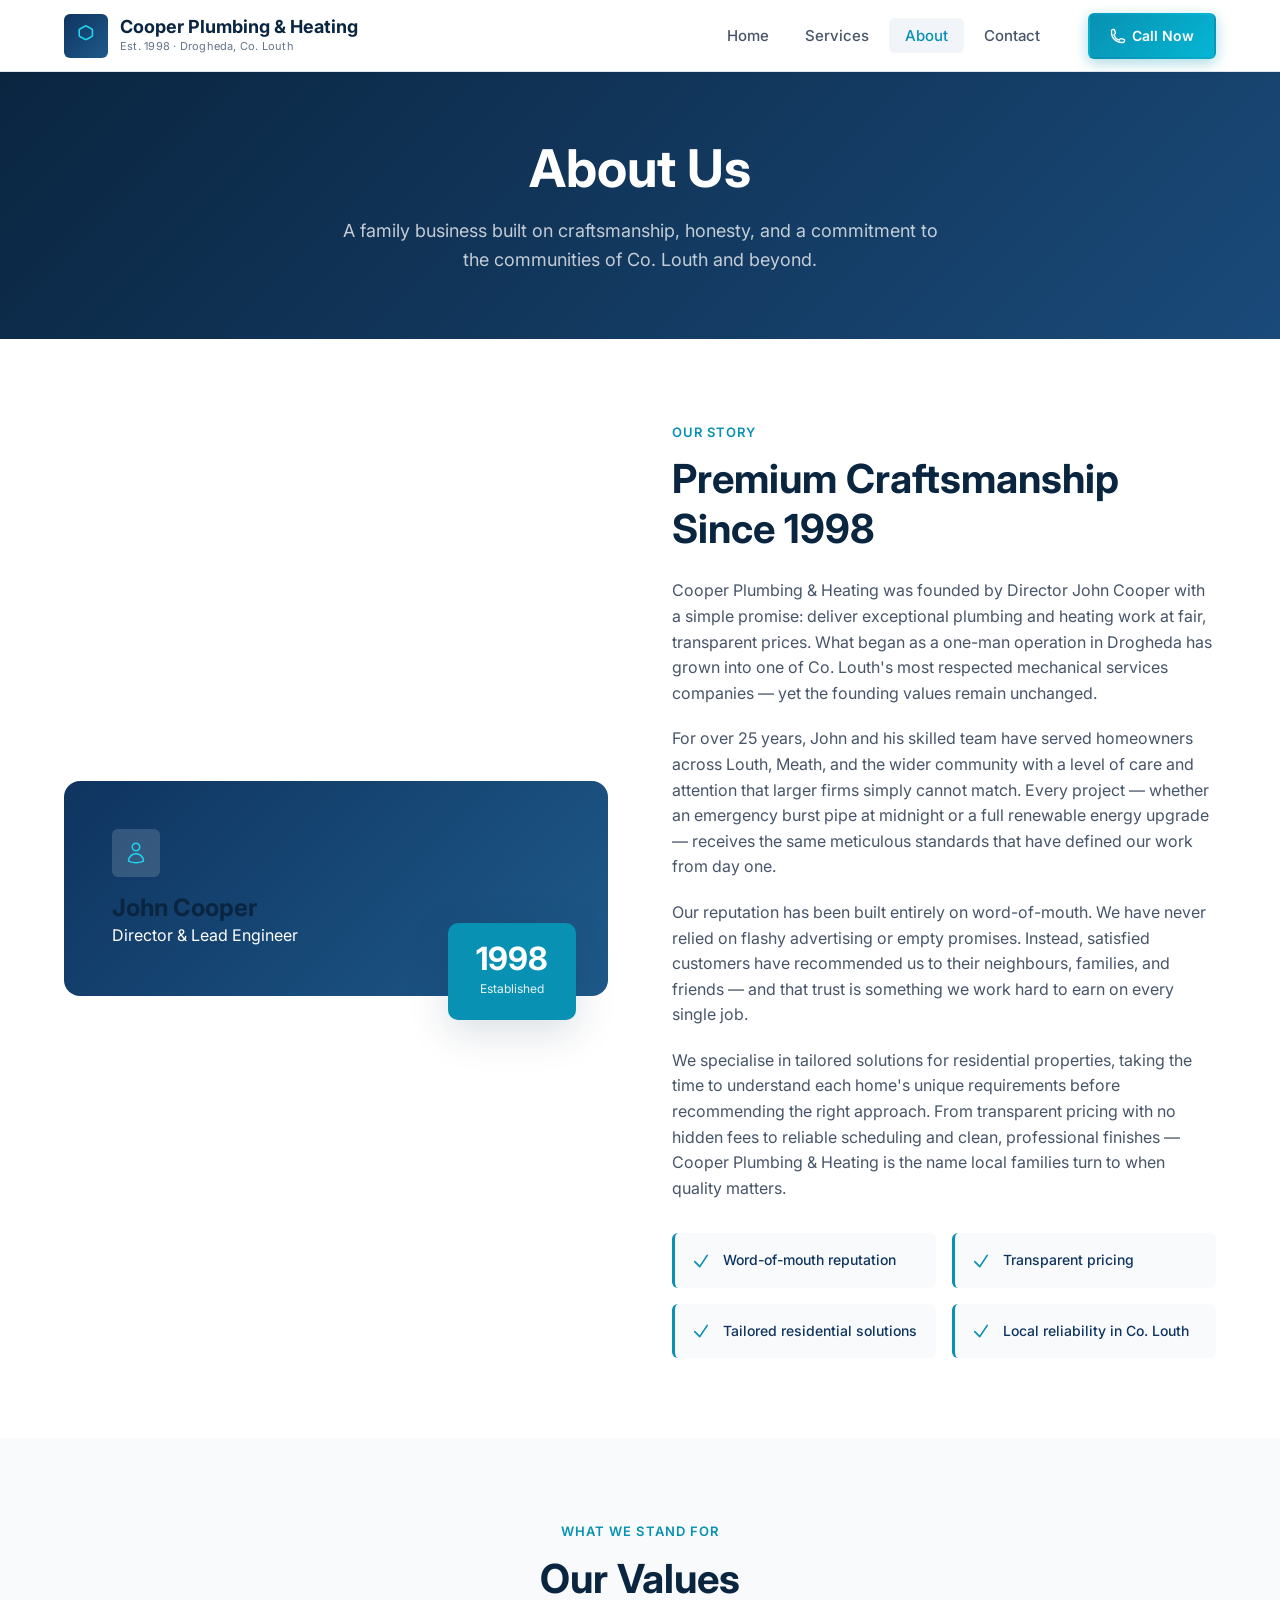
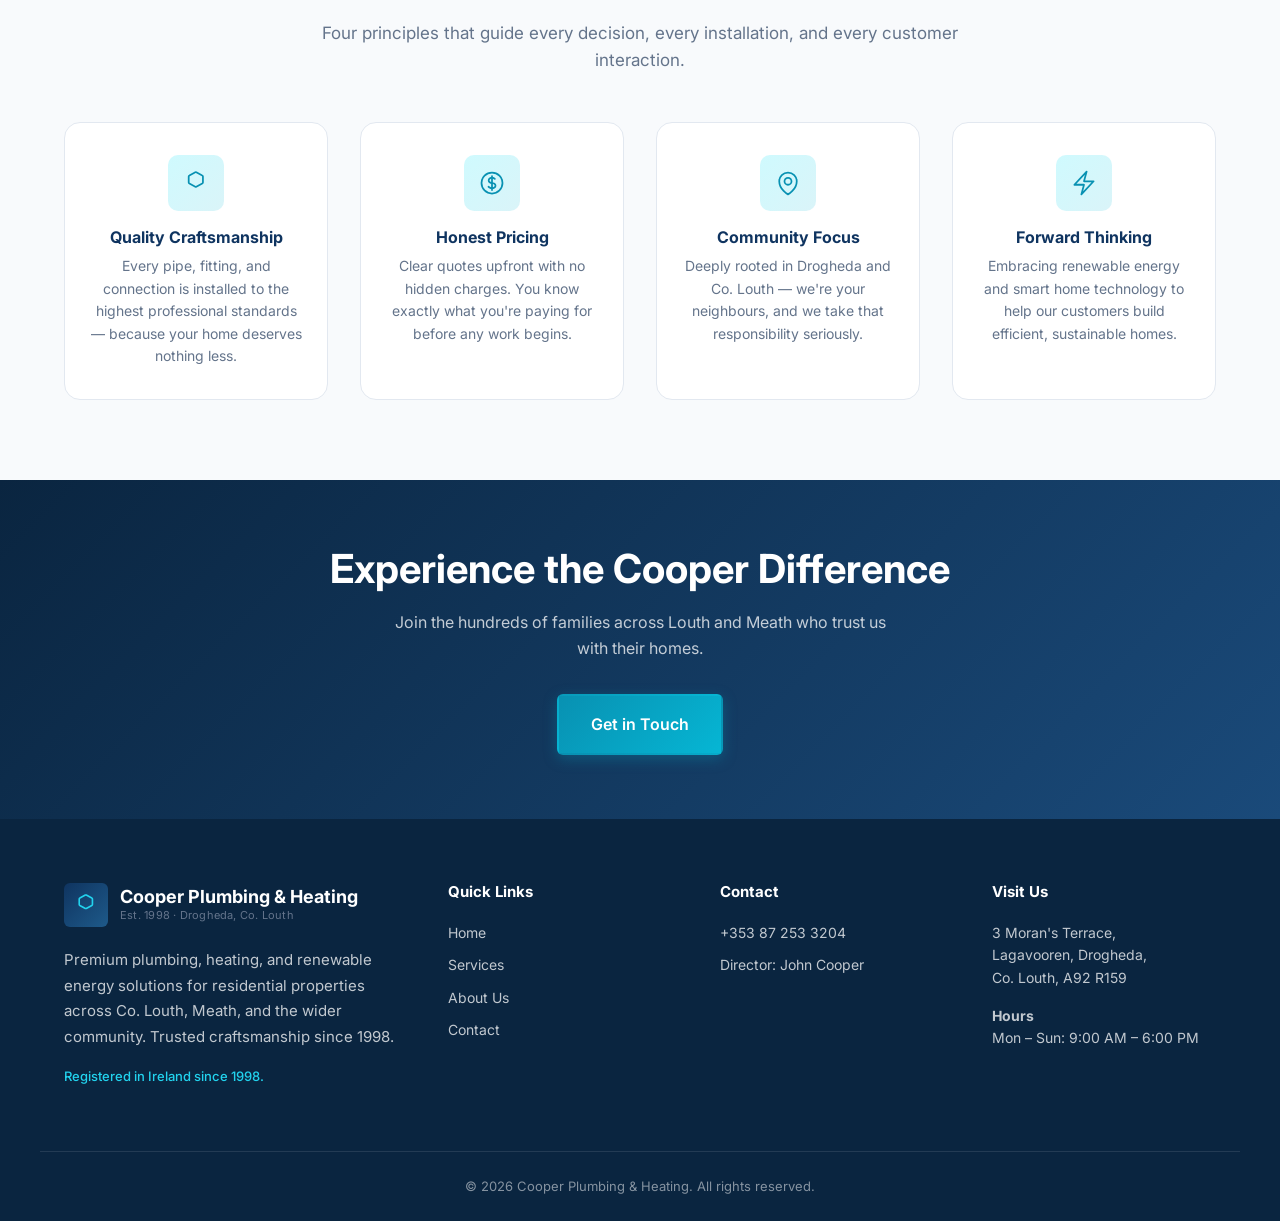
==== commit ac0a4cfb: "Remove landline number (041) 983 3951 from website" ====
--- a/about.html
+++ b/about.html
@@ -2,7 +2,7 @@
 <html lang="en">
 <head>
   <meta charset="UTF-8">
-  <meta name="viewport" content="width=device-width, initial-scale=1.0">
+  <meta name="viewport" content="width=device-width, initial-scale=1.0, viewport-fit=cover">
   <meta name="description" content="Learn about Cooper Plumbing & Heating — over 25 years of trusted craftsmanship in Drogheda, Co. Louth, led by Director John Cooper.">
   <title>About Us | Cooper Plumbing & Heating</title>
   <link rel="preconnect" href="https://fonts.googleapis.com">
@@ -194,7 +194,6 @@
       <div class="footer-col">
         <h4>Contact</h4>
         <ul>
-          <li><a href="tel:0419833951">(041) 983 3951</a></li>
           <li><a href="tel:+353872533204">+353 87 253 3204</a></li>
           <li>Director: John Cooper</li>
         </ul>
@@ -213,6 +212,16 @@
     </div>
   </footer>
 
+  <aside class="mobile-call-bar" aria-label="Quick contact">
+    <a href="tel:+353872533204" class="mobile-call-bar-btn mobile-call-bar-btn--primary">
+      <svg xmlns="http://www.w3.org/2000/svg" fill="none" viewBox="0 0 24 24" stroke-width="2" stroke="currentColor" aria-hidden="true">
+        <path stroke-linecap="round" stroke-linejoin="round" d="M2.25 6.75c0 8.284 6.716 15 15 15h2.25a2.25 2.25 0 002.25-2.25v-1.372c0-.516-.351-.966-.852-1.091l-4.423-1.106c-.44-.11-.902.055-1.173.417l-.97 1.293c-.282.376-.769.542-1.21.38a12.035 12.035 0 01-7.143-7.143c-.162-.441.004-.928.38-1.21l1.293-.97c.363-.271.527-.734.417-1.173L6.963 3.102a1.125 1.125 0 00-1.091-.852H4.5A2.25 2.25 0 002.25 4.5v2.25z"/>
+      </svg>
+      Call Now
+    </a>
+    <a href="contact.html" class="mobile-call-bar-btn mobile-call-bar-btn--secondary">Get Quote</a>
+  </aside>
+
   <script src="js/main.js"></script>
 </body>
 </html>
--- a/css/styles.css
+++ b/css/styles.css
@@ -61,6 +61,7 @@
   color: var(--gray-700);
   background: var(--white);
   -webkit-font-smoothing: antialiased;
+  overflow-x: hidden;
 }
 
 img {
@@ -323,19 +324,34 @@
 /* Hero */
 .hero {
   position: relative;
-  background: linear-gradient(135deg, var(--navy-900) 0%, var(--navy-700) 50%, var(--navy-600) 100%);
-  color: var(--white);
-  padding: 5rem 0 6rem;
+  display: flex;
+  align-items: center;
+  min-height: clamp(520px, 85vh, 720px);
+  padding: clamp(3rem, 8vw, 5rem) 0;
+  color: var(--white);
   overflow: hidden;
 }
 
-.hero::before {
-  content: '';
+.hero-bg {
   position: absolute;
   inset: 0;
-  background:
-    radial-gradient(ellipse at 80% 20%, rgba(6, 182, 212, 0.15) 0%, transparent 50%),
-    radial-gradient(ellipse at 20% 80%, rgba(34, 211, 238, 0.08) 0%, transparent 40%);
+  width: 100%;
+  height: 100%;
+  object-fit: cover;
+  object-position: center center;
+  z-index: 0;
+}
+
+.hero-overlay {
+  position: absolute;
+  inset: 0;
+  z-index: 1;
+  background: linear-gradient(
+    135deg,
+    rgba(10, 37, 64, 0.82) 0%,
+    rgba(10, 37, 64, 0.65) 45%,
+    rgba(10, 37, 64, 0.45) 100%
+  );
   pointer-events: none;
 }
 
@@ -345,17 +361,16 @@
   bottom: 0;
   left: 0;
   right: 0;
-  height: 80px;
+  height: 72px;
   background: linear-gradient(to top, var(--white), transparent);
+  z-index: 2;
   pointer-events: none;
 }
 
-.hero-grid {
+.hero-content {
   position: relative;
-  display: grid;
-  grid-template-columns: 1fr 1fr;
-  gap: 4rem;
-  align-items: center;
+  z-index: 2;
+  width: 100%;
 }
 
 .hero-badge {
@@ -383,102 +398,113 @@
 }
 
 .hero-sub {
-  font-size: 1.125rem;
-  color: rgba(255, 255, 255, 0.8);
-  line-height: 1.7;
+  font-size: clamp(1rem, 2.8vw, 1.125rem);
+  color: rgba(255, 255, 255, 0.85);
+  line-height: 1.65;
+  margin-bottom: 1.75rem;
+  max-width: 540px;
+}
+
+.hero-actions {
+  display: flex;
+  flex-direction: column;
+  gap: 0.75rem;
   margin-bottom: 2rem;
-  max-width: 520px;
-}
-
-.hero-actions {
-  display: flex;
-  flex-wrap: wrap;
-  gap: 1rem;
-  margin-bottom: 2.5rem;
+}
+
+.hero-actions .btn {
+  min-height: 48px;
+  width: 100%;
+  justify-content: center;
 }
 
 .hero-stats {
-  display: flex;
-  gap: 2.5rem;
-  padding-top: 2rem;
+  display: grid;
+  grid-template-columns: repeat(3, 1fr);
+  gap: 0.75rem;
+  padding-top: 1.5rem;
   border-top: 1px solid rgba(255, 255, 255, 0.15);
+}
+
+.hero-stat {
+  text-align: center;
+  padding: 0.75rem 0.5rem;
+  background: rgba(255, 255, 255, 0.06);
+  border-radius: var(--radius-sm);
+  border: 1px solid rgba(255, 255, 255, 0.08);
 }
 
 .hero-stat strong {
   display: block;
-  font-size: 1.75rem;
+  font-size: clamp(1.25rem, 4vw, 1.75rem);
   font-weight: 700;
   color: var(--teal-300);
+  line-height: 1.2;
 }
 
 .hero-stat span {
-  font-size: 0.8125rem;
-  color: rgba(255, 255, 255, 0.6);
-}
-
-.hero-visual {
-  position: relative;
-  display: flex;
-  justify-content: center;
-}
-
-.hero-card {
-  background: rgba(255, 255, 255, 0.06);
-  backdrop-filter: blur(12px);
-  border: 1px solid rgba(255, 255, 255, 0.12);
-  border-radius: var(--radius-lg);
-  padding: 2.5rem;
-  width: 100%;
-  max-width: 400px;
-}
-
-.hero-card-icon {
-  width: 64px;
-  height: 64px;
-  background: linear-gradient(135deg, var(--teal-500), var(--teal-400));
-  border-radius: var(--radius-md);
-  display: flex;
-  align-items: center;
-  justify-content: center;
-  margin-bottom: 1.5rem;
-}
-
-.hero-card-icon svg {
-  width: 32px;
-  height: 32px;
-  color: var(--white);
-}
-
-.hero-card h3 {
-  color: var(--white);
-  margin-bottom: 0.75rem;
-}
-
-.hero-card p {
-  color: rgba(255, 255, 255, 0.7);
-  font-size: 0.9375rem;
-  margin-bottom: 1.5rem;
-}
-
-.hero-card-features {
-  display: flex;
-  flex-direction: column;
-  gap: 0.75rem;
-}
-
-.hero-card-features li {
-  display: flex;
-  align-items: center;
-  gap: 0.625rem;
-  font-size: 0.875rem;
-  color: rgba(255, 255, 255, 0.85);
-}
-
-.hero-card-features svg {
-  width: 18px;
-  height: 18px;
-  color: var(--teal-300);
-  flex-shrink: 0;
+  display: block;
+  font-size: 0.6875rem;
+  color: rgba(255, 255, 255, 0.65);
+  margin-top: 0.25rem;
+  line-height: 1.3;
+}
+
+/* Mobile sticky call bar */
+.mobile-call-bar {
+  display: none;
+}
+
+@media (max-width: 768px) {
+  .mobile-call-bar {
+    display: flex;
+    position: fixed;
+    bottom: 0;
+    left: 0;
+    right: 0;
+    z-index: 999;
+    gap: 0.5rem;
+    padding: 0.625rem 0.75rem;
+    padding-bottom: calc(0.625rem + env(safe-area-inset-bottom, 0px));
+    background: var(--white);
+    border-top: 1px solid var(--gray-200);
+    box-shadow: 0 -4px 20px rgba(10, 37, 64, 0.12);
+  }
+
+  body {
+    padding-bottom: calc(72px + env(safe-area-inset-bottom, 0px));
+  }
+
+  .mobile-call-bar-btn {
+    flex: 1;
+    display: inline-flex;
+    align-items: center;
+    justify-content: center;
+    gap: 0.5rem;
+    min-height: 48px;
+    padding: 0.75rem 1rem;
+    font-size: 0.9375rem;
+    font-weight: 600;
+    border-radius: var(--radius-sm);
+    border: 2px solid transparent;
+    transition: all var(--transition);
+  }
+
+  .mobile-call-bar-btn svg {
+    width: 18px;
+    height: 18px;
+    flex-shrink: 0;
+  }
+
+  .mobile-call-bar-btn--primary {
+    background: linear-gradient(135deg, var(--teal-500), var(--teal-400));
+    color: var(--white);
+  }
+
+  .mobile-call-bar-btn--secondary {
+    background: var(--navy-800);
+    color: var(--white);
+  }
 }
 
 /* Page Hero (inner pages) */
@@ -1296,9 +1322,36 @@
   color: rgba(255, 255, 255, 0.5);
 }
 
+@media (min-width: 769px) {
+  .hero-actions {
+    flex-direction: row;
+    flex-wrap: wrap;
+  }
+
+  .hero-actions .btn {
+    width: auto;
+    min-width: 180px;
+  }
+
+  .hero-stats {
+    gap: 1.5rem;
+    max-width: 520px;
+  }
+
+  .hero-stat {
+    text-align: left;
+    background: rgba(255, 255, 255, 0.08);
+    border: 1px solid rgba(255, 255, 255, 0.12);
+    padding: 1rem;
+  }
+
+  .hero-stat span {
+    font-size: 0.8125rem;
+  }
+}
+
 /* Responsive */
 @media (max-width: 1024px) {
-  .hero-grid,
   .about-grid,
   .service-detail-grid,
   .contact-grid {
@@ -1310,15 +1363,11 @@
     direction: ltr;
   }
 
-  .hero-visual {
-    display: none;
-  }
-
   .props-grid,
   .services-grid {
     grid-template-columns: 1fr;
-    max-width: 480px;
-    margin: 0 auto;
+    max-width: 100%;
+    margin: 0;
   }
 
   .values-grid {
@@ -1335,6 +1384,14 @@
 }
 
 @media (max-width: 768px) {
+  :root {
+    --header-height: 60px;
+  }
+
+  .container {
+    padding: 0 1rem;
+  }
+
   .main-nav {
     position: fixed;
     top: var(--header-height);
@@ -1365,7 +1422,8 @@
 
   .nav-links a {
     display: block;
-    padding: 0.75rem 1rem;
+    padding: 0.875rem 1rem;
+    min-height: 48px;
   }
 
   .header-cta {
@@ -1375,23 +1433,137 @@
   .header-cta .btn {
     width: 100%;
     justify-content: center;
+    min-height: 48px;
   }
 
   .mobile-toggle {
-    display: block;
+    display: flex;
+    align-items: center;
+    justify-content: center;
+    min-width: 44px;
+    min-height: 44px;
+  }
+
+  .logo-name {
+    font-size: 0.9375rem;
+  }
+
+  .logo-tagline {
+    display: none;
+  }
+
+  .logo-icon {
+    width: 38px;
+    height: 38px;
   }
 
   .hero {
-    padding: 3.5rem 0 4rem;
-  }
-
-  .hero-stats {
-    flex-direction: column;
-    gap: 1.25rem;
+    min-height: clamp(480px, 78vh, 620px);
+    padding: 2.5rem 0;
+    align-items: flex-end;
+  }
+
+  .hero-overlay {
+    background: linear-gradient(
+      to top,
+      rgba(10, 37, 64, 0.92) 0%,
+      rgba(10, 37, 64, 0.72) 55%,
+      rgba(10, 37, 64, 0.45) 100%
+    );
+  }
+
+  .hero-bg {
+    object-position: center 20%;
+  }
+
+  .hero-badge {
+    font-size: 0.75rem;
+    padding: 0.4375rem 0.875rem;
+    margin-bottom: 1rem;
+  }
+
+  .hero h1 {
+    font-size: clamp(1.625rem, 7vw, 2.25rem);
+    margin-bottom: 1rem;
+  }
+
+  .hero-sub {
+    margin-bottom: 1.5rem;
+  }
+
+  .value-props,
+  .featured-services,
+  .service-detail,
+  .about-intro,
+  .values-section,
+  .contact-section {
+    padding: 2.5rem 0;
+  }
+
+  .value-props {
+    margin-top: 0;
+    padding-top: 2.5rem;
+  }
+
+  .section-header {
+    margin-bottom: 2rem;
+  }
+
+  .section-header p {
+    font-size: 0.9375rem;
+  }
+
+  .prop-card,
+  .service-card-body,
+  .quote-form {
+    padding: 1.5rem;
+  }
+
+  .page-hero {
+    padding: 2.5rem 0;
+  }
+
+  .page-hero p {
+    font-size: 1rem;
+  }
+
+  .cta-banner {
+    padding: 2.5rem 0;
+  }
+
+  .cta-banner .btn-primary {
+    width: 100%;
+    min-height: 48px;
+  }
+
+  .btn {
+    min-height: 44px;
   }
 
   .form-row {
     grid-template-columns: 1fr;
+  }
+
+  .form-group input,
+  .form-group select,
+  .form-group textarea {
+    font-size: 16px;
+    min-height: 48px;
+  }
+
+  .form-group textarea {
+    min-height: 120px;
+  }
+
+  .contact-card {
+    padding: 1.25rem;
+    min-height: 48px;
+  }
+
+  .contact-card-content a,
+  .contact-card-content span,
+  .contact-card-content address {
+    font-size: 1rem;
   }
 
   .about-highlights {
@@ -1405,6 +1577,10 @@
   .footer-grid {
     grid-template-columns: 1fr;
     gap: 2rem;
+  }
+
+  .site-footer {
+    padding-top: 2.5rem;
   }
 
   .about-image-badge {
@@ -1413,8 +1589,13 @@
     display: inline-block;
   }
 
+  .service-detail-visual {
+    padding: 2rem;
+  }
+
   .map-container {
-    aspect-ratio: 4 / 3;
+    aspect-ratio: 1 / 1;
+    border-radius: var(--radius-md);
   }
 
   .map-caption {
@@ -1428,10 +1609,38 @@
   }
 
   .contact-section {
-    padding: 3rem 0;
+    padding: 2.5rem 0;
   }
 
   .map-section {
-    padding: 0 0 3rem;
+    padding: 0 0 2.5rem;
+  }
+
+  .contact-grid {
+    gap: 2rem;
+  }
+}
+
+@media (max-width: 380px) {
+  .hero-stats {
+    grid-template-columns: 1fr;
+  }
+
+  .hero-stat {
+    display: flex;
+    align-items: center;
+    justify-content: space-between;
+    text-align: left;
+    gap: 1rem;
+  }
+
+  .hero-stat strong {
+    font-size: 1.25rem;
+  }
+
+  .hero-stat span {
+    margin-top: 0;
+    text-align: right;
+    flex: 1;
   }
 }
